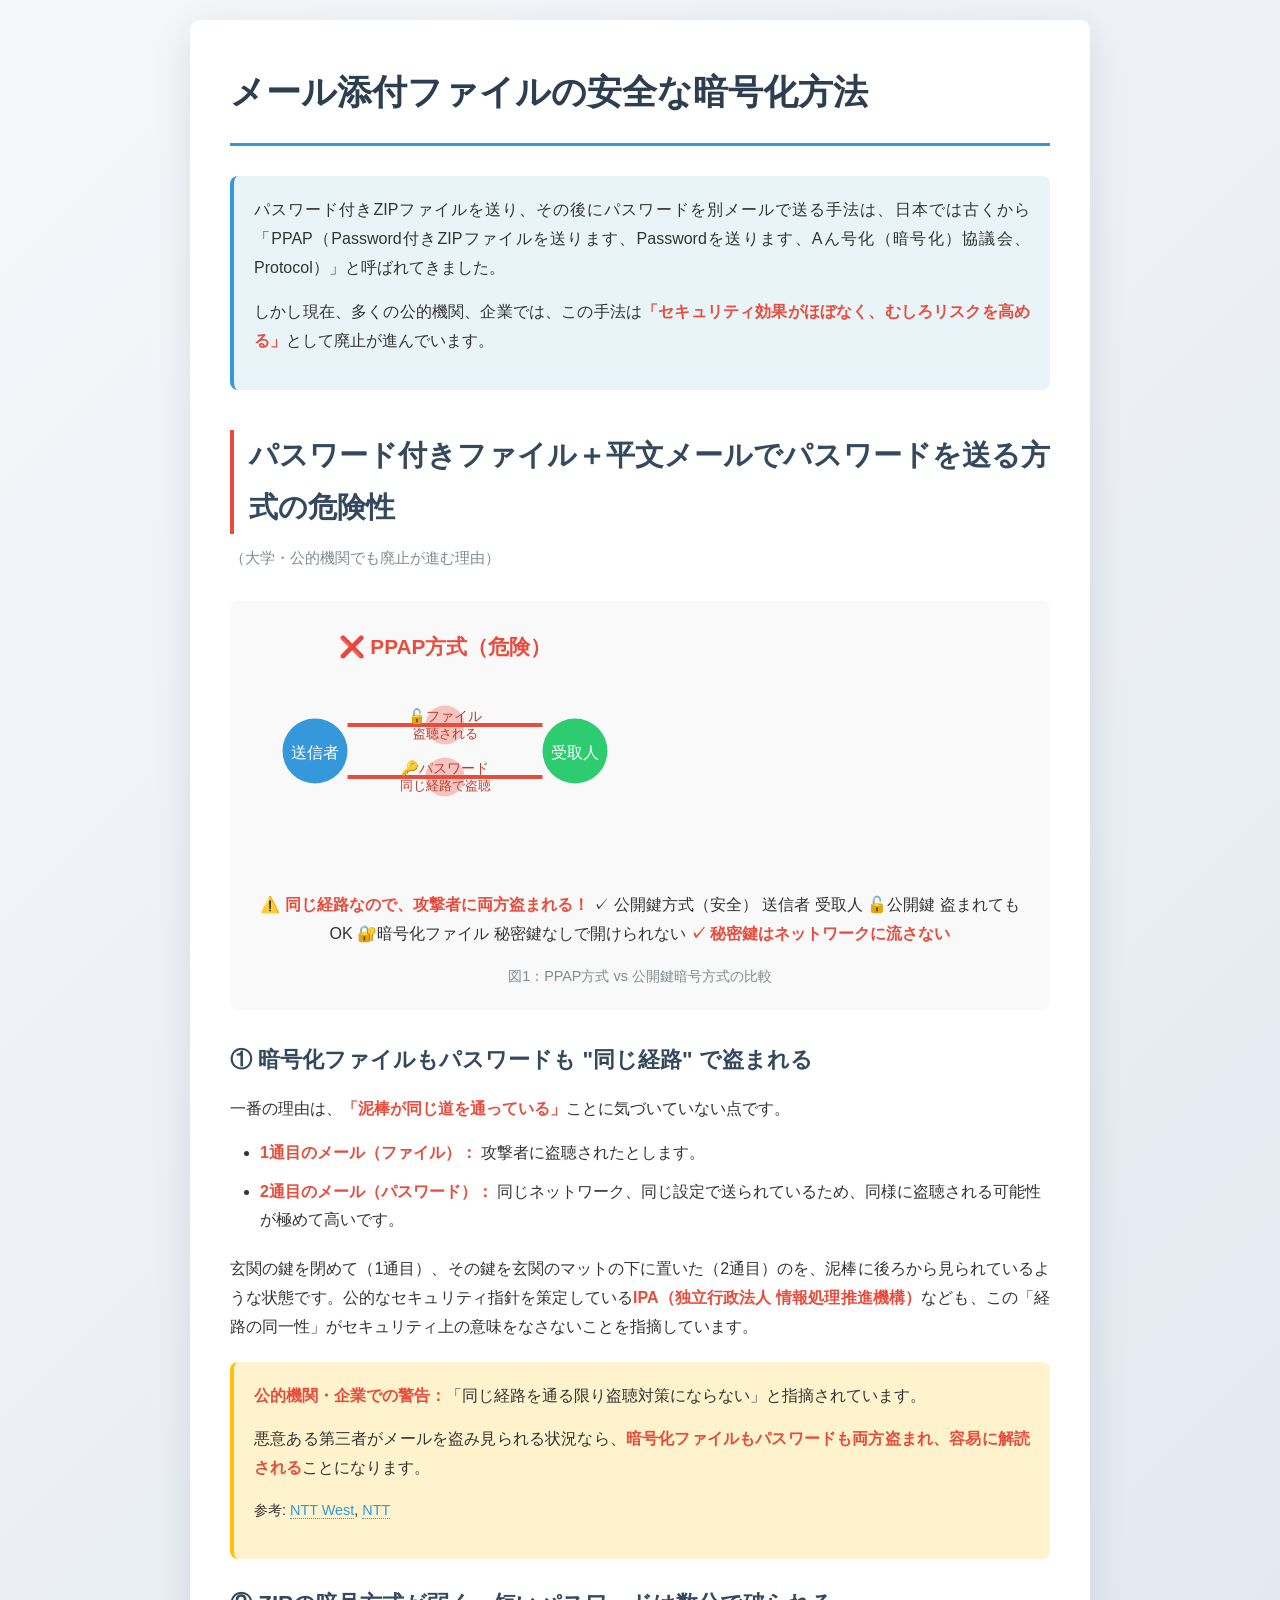
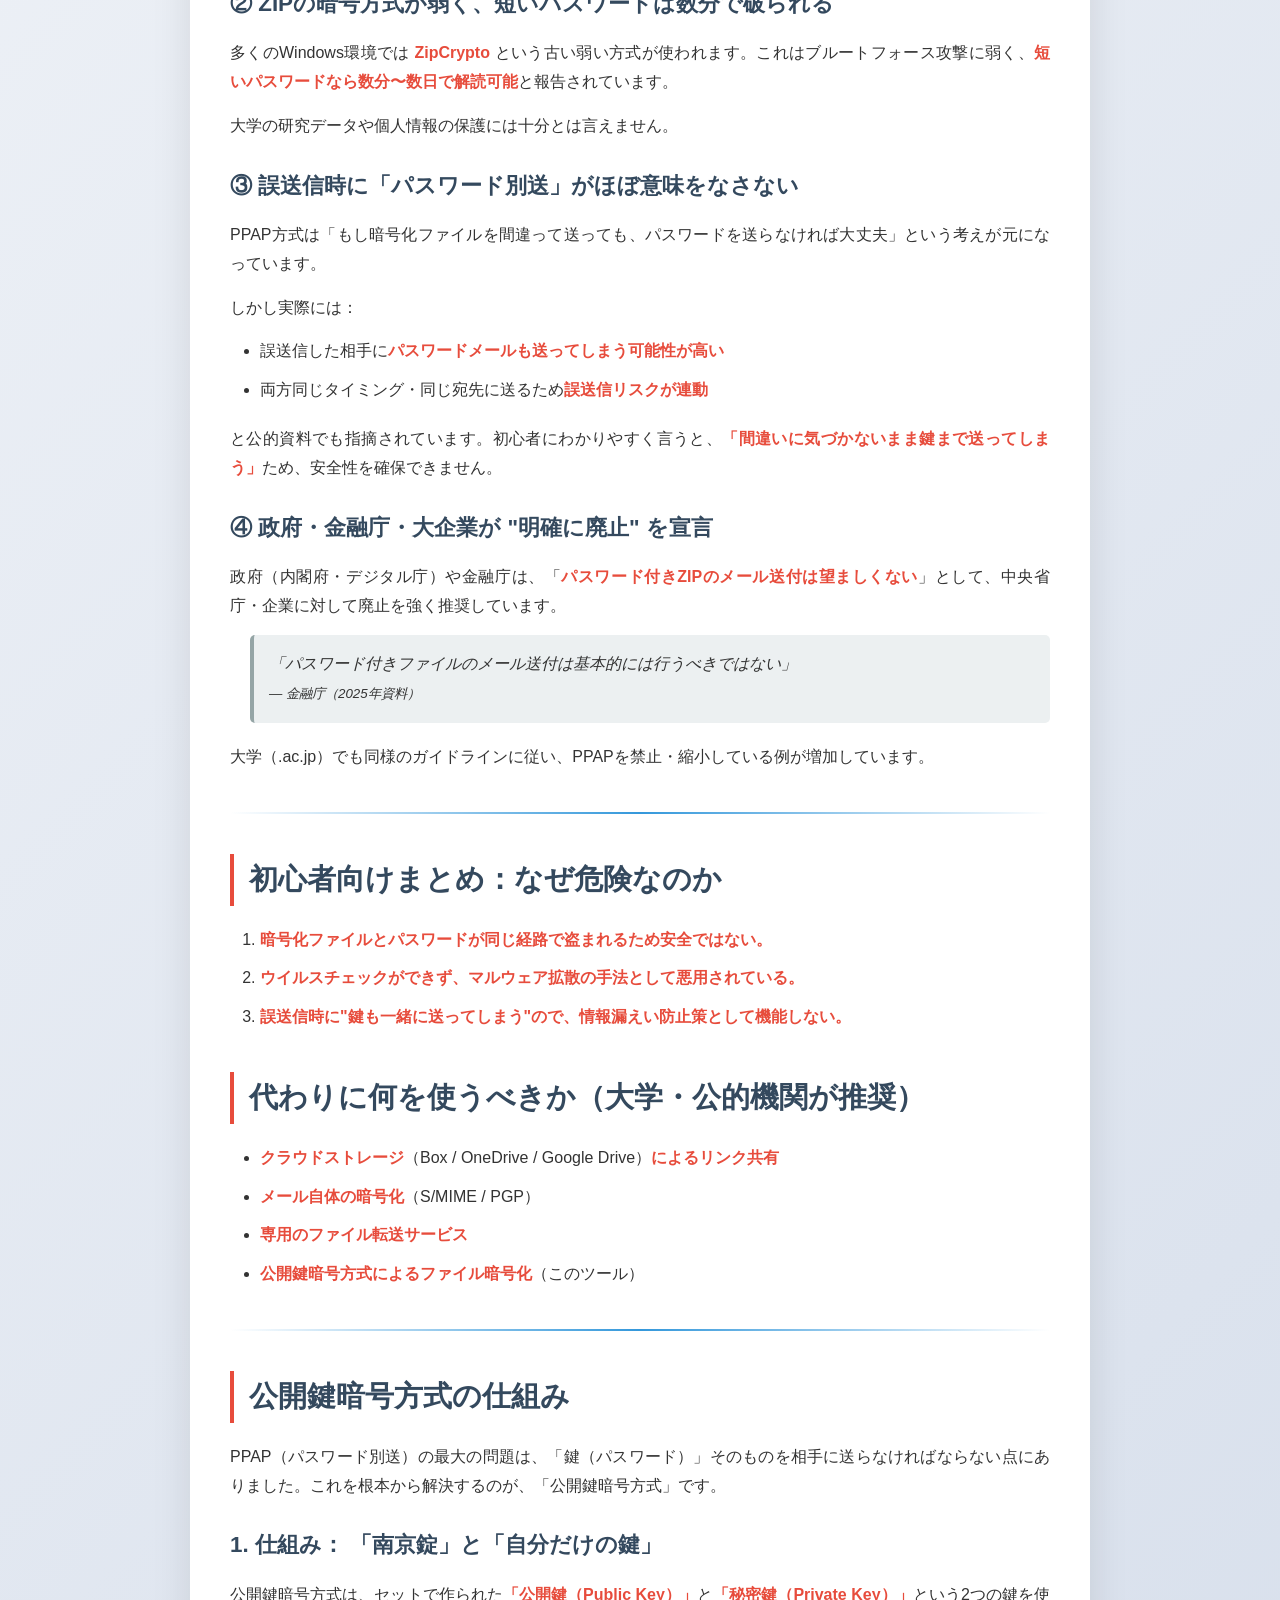
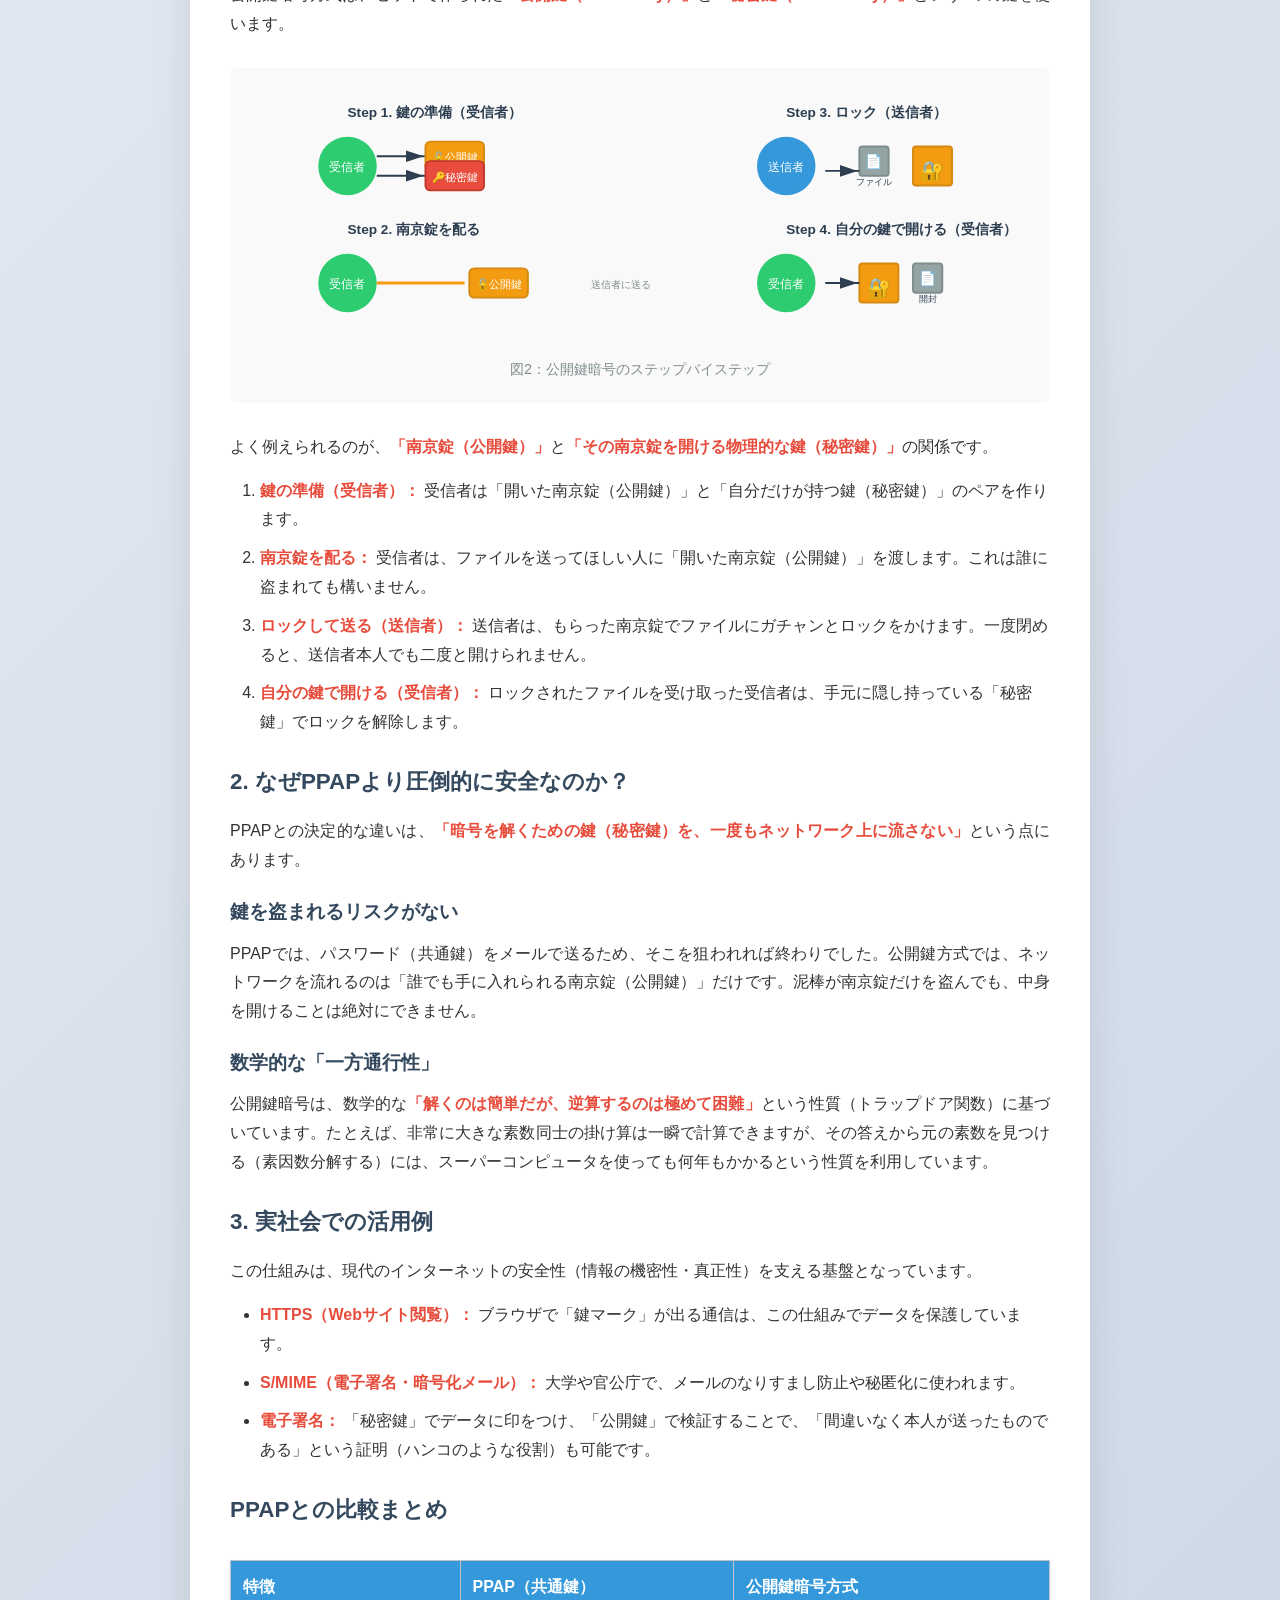
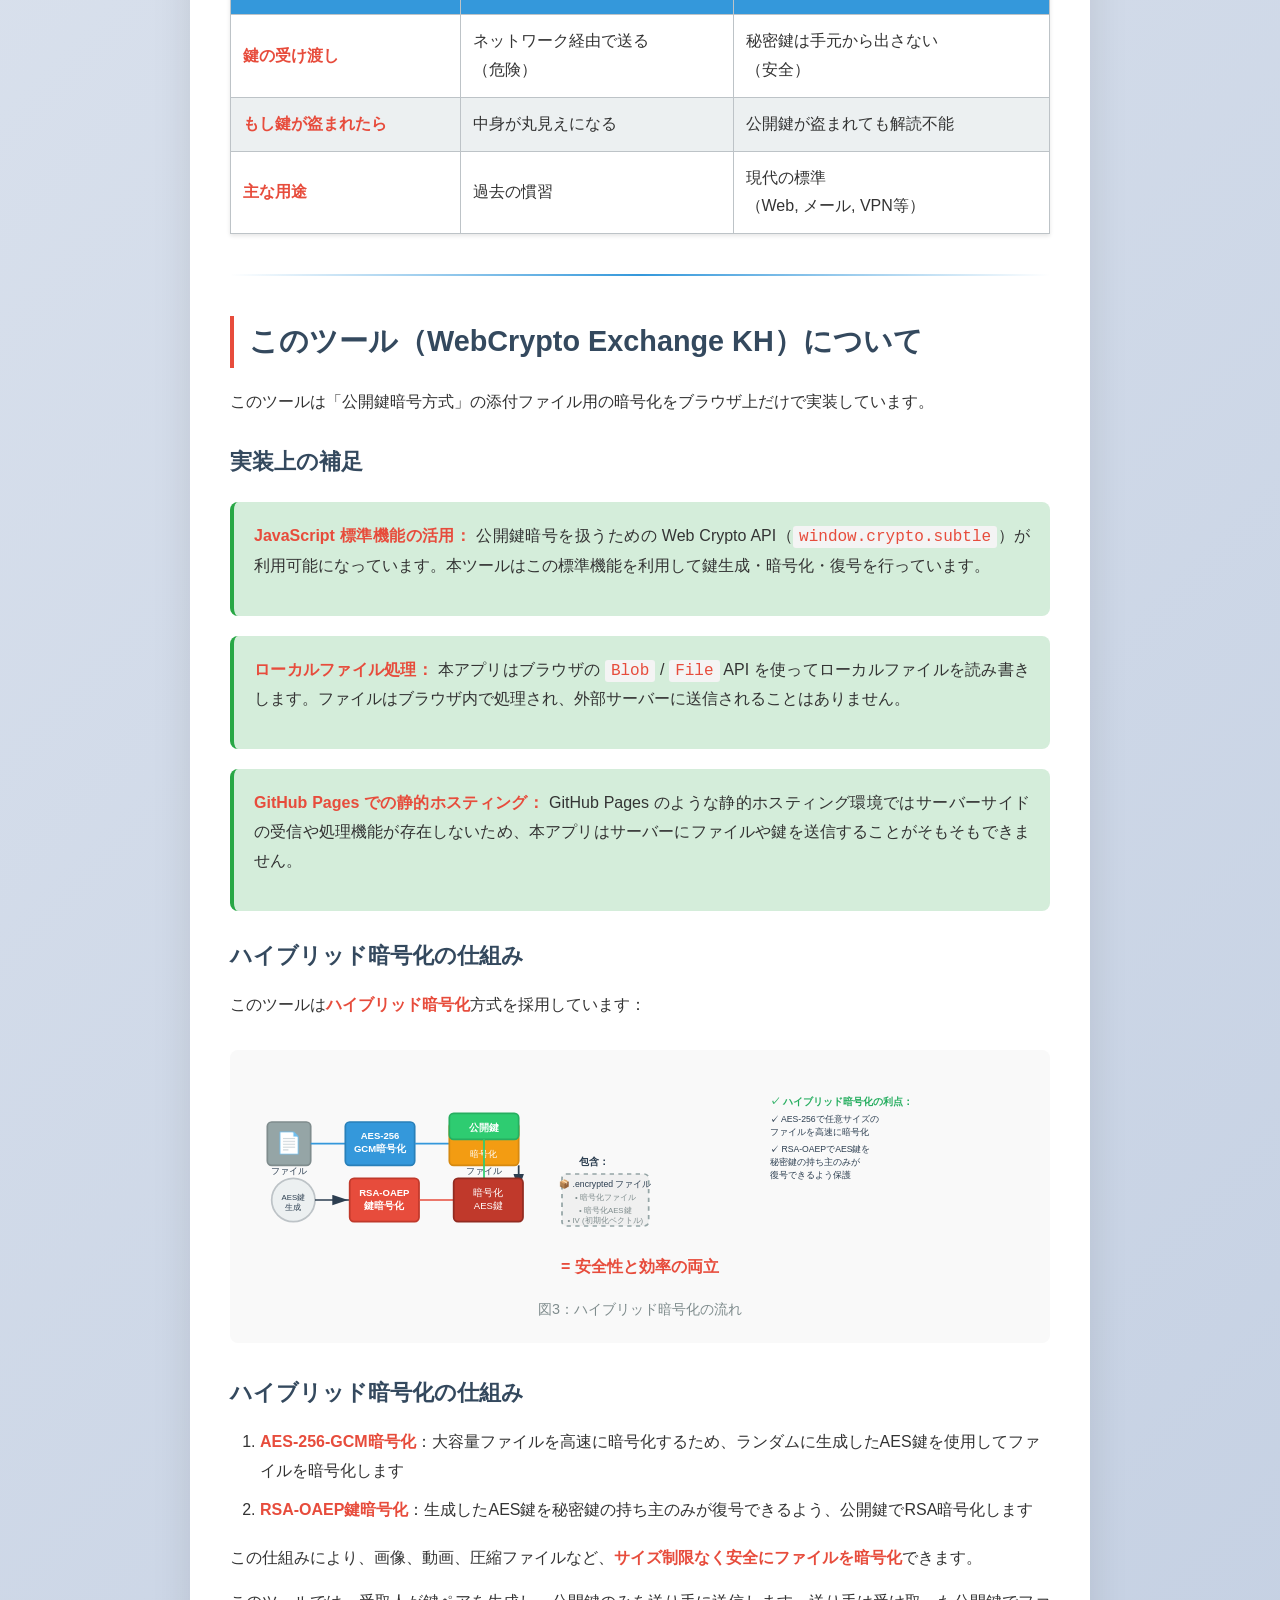
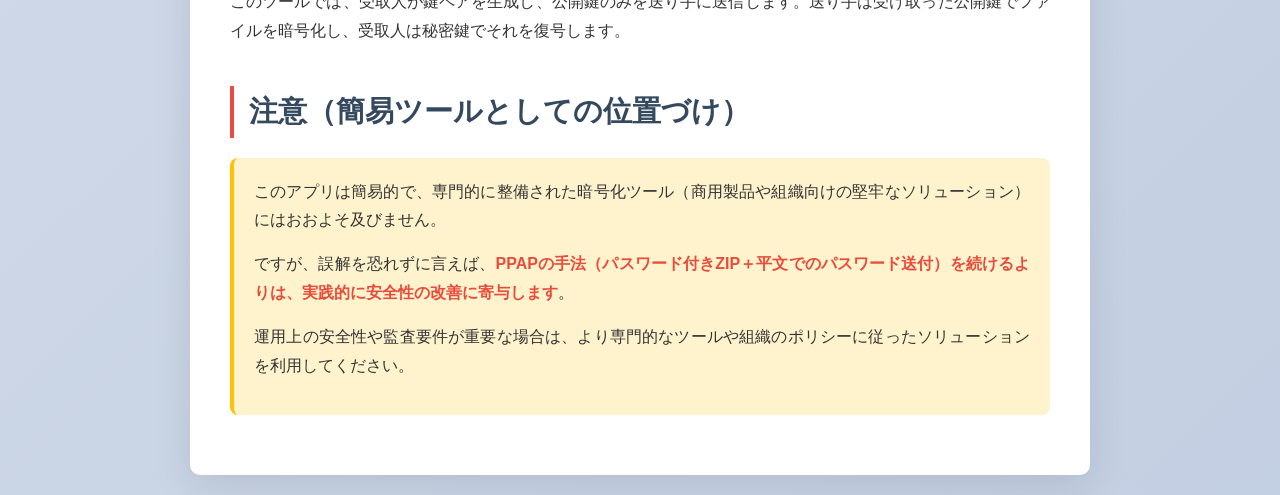
==== description.html @ f3bcf4c5 "description" ====
<!DOCTYPE html>
<html lang="ja">
<head>
    <meta charset="UTF-8">
    <meta name="viewport" content="width=device-width, initial-scale=1.0">
    <title>メール添付ファイルの安全な暗号化方法 - WebCrypto Exchange KH</title>
    <style>
        * {
            margin: 0;
            padding: 0;
            box-sizing: border-box;
        }
        body {
            font-family: -apple-system, BlinkMacSystemFont, 'Segoe UI', 'Hiragino Kaku Gothic ProN', 'Hiragino Sans', sans-serif;
            line-height: 1.8;
            color: #333;
            background: linear-gradient(135deg, #f5f7fa 0%, #c3cfe2 100%);
            min-height: 100vh;
            padding: 20px;
        }
        .container {
            max-width: 900px;
            margin: 0 auto;
            background: white;
            border-radius: 10px;
            box-shadow: 0 10px 40px rgba(0,0,0,0.1);
            padding: 40px;
        }
        h1 {
            color: #2c3e50;
            font-size: 2.2em;
            margin-bottom: 30px;
            border-bottom: 3px solid #3498db;
            padding-bottom: 20px;
        }
        h2 {
            color: #34495e;
            font-size: 1.8em;
            margin-top: 40px;
            margin-bottom: 20px;
            padding-left: 15px;
            border-left: 4px solid #e74c3c;
        }
        h3 {
            color: #34495e;
            font-size: 1.4em;
            margin-top: 25px;
            margin-bottom: 15px;
        }
        h4 {
            color: #34495e;
            font-size: 1.2em;
            margin-top: 20px;
            margin-bottom: 10px;
        }
        p {
            margin-bottom: 15px;
            text-align: justify;
        }
        strong {
            color: #e74c3c;
            font-weight: bold;
        }
        ul, ol {
            margin-left: 30px;
            margin-bottom: 20px;
        }
        li {
            margin-bottom: 10px;
        }
        a {
            color: #3498db;
            text-decoration: none;
            border-bottom: 1px dotted #3498db;
        }
        a:hover {
            color: #2980b9;
            border-bottom: 1px solid #2980b9;
        }
        blockquote {
            border-left: 4px solid #95a5a6;
            margin-left: 20px;
            padding-left: 20px;
            margin-bottom: 20px;
            background: #ecf0f1;
            padding: 15px;
            border-radius: 5px;
            font-style: italic;
        }
        table {
            width: 100%;
            border-collapse: collapse;
            margin: 20px 0;
            box-shadow: 0 2px 4px rgba(0,0,0,0.1);
        }
        th, td {
            border: 1px solid #bdc3c7;
            padding: 12px;
            text-align: left;
        }
        th {
            background-color: #3498db;
            color: white;
            font-weight: bold;
        }
        tr:nth-child(even) {
            background-color: #ecf0f1;
        }
        hr {
            border: none;
            height: 2px;
            background: linear-gradient(to right, transparent, #3498db, transparent);
            margin: 40px 0;
        }
        .intro {
            background: #e8f4f8;
            padding: 20px;
            border-radius: 8px;
            margin-bottom: 30px;
            border-left: 4px solid #3498db;
        }
        .warning {
            background: #fff3cd;
            padding: 20px;
            border-radius: 8px;
            margin: 20px 0;
            border-left: 4px solid #ffc107;
        }
        .note {
            background: #d4edda;
            padding: 20px;
            border-radius: 8px;
            margin: 20px 0;
            border-left: 4px solid #28a745;
        }
        .comparison-table {
            margin: 30px 0;
        }
        code {
            background: #f4f4f4;
            padding: 2px 6px;
            border-radius: 3px;
            font-family: 'Courier New', monospace;
            color: #e74c3c;
        }
        @media (max-width: 768px) {
            .container {
                padding: 20px;
            }
            h1 {
                font-size: 1.8em;
            }
            h2 {
                font-size: 1.5em;
            }
            table {
                font-size: 0.9em;
            }
            th, td {
                padding: 8px;
            }
        }
    </style>
</head>
<body>
    <div class="container">
        <h1>メール添付ファイルの安全な暗号化方法</h1>
        
        <div class="intro">
            <p>パスワード付きZIPファイルを送り、その後にパスワードを別メールで送る手法は、日本では古くから「PPAP（Password付きZIPファイルを送ります、Passwordを送ります、Aん号化（暗号化）協議会、Protocol）」と呼ばれてきました。</p>
            <p>しかし現在、多くの公的機関、企業では、この手法は<strong>「セキュリティ効果がほぼなく、むしろリスクを高める」</strong>として廃止が進んでいます。</p>
        </div>

        <h2>パスワード付きファイル＋平文メールでパスワードを送る方式の危険性</h2>
        <p style="margin-top: -10px; font-size: 0.95em; color: #7f8c8d;">（大学・公的機関でも廃止が進む理由）</p>

        <figure style="text-align: center; margin: 30px 0; padding: 20px; background: #f9f9f9; border-radius: 8px;">
            <svg viewBox="0 0 600 200" style="max-width: 100%; height: auto;">
                <!-- PPAP method (left) -->
                <text x="150" y="25" font-size="16" font-weight="bold" text-anchor="middle" fill="#e74c3c">❌ PPAP方式（危険）</text>
                
                <!-- Sender -->
                <circle cx="50" cy="100" r="25" fill="#3498db"/>
                <text x="50" y="105" font-size="12" text-anchor="middle" fill="white">送信者</text>
                
                <!-- Receiver -->
                <circle cx="250" cy="100" r="25" fill="#2ecc71"/>
                <text x="250" y="105" font-size="12" text-anchor="middle" fill="white">受取人</text>
                
                <!-- Attack path -->
                <path d="M 75 80 L 225 80" stroke="#e74c3c" stroke-width="3" fill="none" marker-end="url(#arrowRed)"/>
                <circle cx="150" cy="80" r="15" fill="#e74c3c" opacity="0.3"/>
                <text x="150" y="77" font-size="11" text-anchor="middle" fill="#c0392b">🔓ファイル</text>
                <text x="150" y="90" font-size="10" text-anchor="middle" fill="#c0392b">盗聴される</text>
                
                <!-- Second email path -->
                <path d="M 75 120 L 225 120" stroke="#e74c3c" stroke-width="3" fill="none" marker-end="url(#arrowRed)"/>
                <circle cx="150" cy="120" r="15" fill="#e74c3c" opacity="0.3"/>
                <text x="150" y="117" font-size="11" text-anchor="middle" fill="#c0392b">🔑パスワード</text>
                <text x="150" y="130" font-size="10" text-anchor="middle" fill="#c0392b">同じ経路で盗聴</text>
                
                <text x="150" y="165" font-size="11" text-anchor="middle" fill="#e74c3c"><strong>⚠️ 同じ経路なので、攻撃者に両方盗まれる！</strong></text>
                
                <!-- Public key method (right) -->
                <text x="450" y="25" font-size="16" font-weight="bold" text-anchor="middle" fill="#27ae60">✓ 公開鍵方式（安全）</text>
                
                <!-- Sender -->
                <circle cx="350" cy="100" r="25" fill="#3498db"/>
                <text x="350" y="105" font-size="12" text-anchor="middle" fill="white">送信者</text>
                
                <!-- Receiver -->
                <circle cx="550" cy="100" r="25" fill="#2ecc71"/>
                <text x="550" y="105" font-size="12" text-anchor="middle" fill="white">受取人</text>
                
                <!-- Public key -->
                <path d="M 375 85 L 525 85" stroke="#27ae60" stroke-width="2" stroke-dasharray="5,5" fill="none" marker-end="url(#arrowGreen)"/>
                <circle cx="450" cy="85" r="12" fill="#27ae60" opacity="0.3"/>
                <text x="450" y="82" font-size="9" text-anchor="middle" fill="#27ae60">🔓公開鍵</text>
                <text x="450" y="92" font-size="9" text-anchor="middle" fill="#27ae60">盗まれてもOK</text>
                
                <!-- Encrypted file -->
                <path d="M 375 115 L 525 115" stroke="#f39c12" stroke-width="3" fill="none" marker-end="url(#arrowOrange)"/>
                <circle cx="450" cy="115" r="15" fill="#f39c12" opacity="0.3"/>
                <text x="450" y="112" font-size="11" text-anchor="middle" fill="#d68910">🔐暗号化ファイル</text>
                <text x="450" y="125" font-size="10" text-anchor="middle" fill="#d68910">秘密鍵なしで開けられない</text>
                
                <text x="450" y="165" font-size="11" text-anchor="middle" fill="#27ae60"><strong>✓ 秘密鍵はネットワークに流さない</strong></text>
                
                <!-- Arrow markers -->
                <defs>
                    <marker id="arrowRed" markerWidth="10" markerHeight="10" refX="10" refY="3" orient="auto" markerUnits="strokeWidth">
                        <path d="M0,0 L0,6 L9,3 z" fill="#e74c3c"/>
                    </marker>
                    <marker id="arrowGreen" markerWidth="10" markerHeight="10" refX="10" refY="3" orient="auto" markerUnits="strokeWidth">
                        <path d="M0,0 L0,6 L9,3 z" fill="#27ae60"/>
                    </marker>
                    <marker id="arrowOrange" markerWidth="10" markerHeight="10" refX="10" refY="3" orient="auto" markerUnits="strokeWidth">
                        <path d="M0,0 L0,6 L9,3 z" fill="#f39c12"/>
                    </marker>
                </defs>
            </svg>
            <figcaption style="font-size: 0.9em; color: #7f8c8d; margin-top: 15px;">図1：PPAP方式 vs 公開鍵暗号方式の比較</figcaption>
        </figure>

        <h3>① 暗号化ファイルもパスワードも "同じ経路" で盗まれる</h3>
        <p>一番の理由は、<strong>「泥棒が同じ道を通っている」</strong>ことに気づいていない点です。</p>
        <ul>
            <li><strong>1通目のメール（ファイル）：</strong> 攻撃者に盗聴されたとします。</li>
            <li><strong>2通目のメール（パスワード）：</strong> 同じネットワーク、同じ設定で送られているため、同様に盗聴される可能性が極めて高いです。</li>
        </ul>
        <p>玄関の鍵を閉めて（1通目）、その鍵を玄関のマットの下に置いた（2通目）のを、泥棒に後ろから見られているような状態です。公的なセキュリティ指針を策定している<strong>IPA（独立行政法人 情報処理推進機構）</strong>なども、この「経路の同一性」がセキュリティ上の意味をなさないことを指摘しています。</p>

        <div class="warning">
            <p><strong>公的機関・企業での警告：</strong>「同じ経路を通る限り盗聴対策にならない」と指摘されています。</p>
            <p>悪意ある第三者がメールを盗み見られる状況なら、<strong>暗号化ファイルもパスワードも両方盗まれ、容易に解読される</strong>ことになります。</p>
            <p style="font-size: 0.9em; margin-top: 10px;">参考: <a href="https://business.ntt-west.co.jp/bizclip/articles/bcl00163-057.html">NTT West</a>, <a href="https://www.ntt.com/bizon/ppap-caution.html">NTT</a></p>
        </div>

        <h3>② ZIPの暗号方式が弱く、短いパスワードは数分で破られる</h3>
        <p>多くのWindows環境では <strong>ZipCrypto</strong> という古い弱い方式が使われます。これはブルートフォース攻撃に弱く、<strong>短いパスワードなら数分〜数日で解読可能</strong>と報告されています。</p>
        <p>大学の研究データや個人情報の保護には十分とは言えません。</p>

        <h3>③ 誤送信時に「パスワード別送」がほぼ意味をなさない</h3>
        <p>PPAP方式は「もし暗号化ファイルを間違って送っても、パスワードを送らなければ大丈夫」という考えが元になっています。</p>
        <p>しかし実際には：</p>
        <ul>
            <li>誤送信した相手に<strong>パスワードメールも送ってしまう可能性が高い</strong></li>
            <li>両方同じタイミング・同じ宛先に送るため<strong>誤送信リスクが連動</strong></li>
        </ul>
        <p>と公的資料でも指摘されています。初心者にわかりやすく言うと、<strong>「間違いに気づかないまま鍵まで送ってしまう」</strong>ため、安全性を確保できません。</p>

        <h3>④ 政府・金融庁・大企業が "明確に廃止" を宣言</h3>
        <p>政府（内閣府・デジタル庁）や金融庁は、「<strong>パスワード付きZIPのメール送付は望ましくない</strong>」として、中央省庁・企業に対して廃止を強く推奨しています。</p>
        <blockquote>
            「パスワード付きファイルのメール送付は基本的には行うべきではない」
            <br><small>— 金融庁（2025年資料）</small>
        </blockquote>
        <p>大学（.ac.jp）でも同様のガイドラインに従い、PPAPを禁止・縮小している例が増加しています。</p>

        <hr>

        <h2>初心者向けまとめ：なぜ危険なのか</h2>
        <ol>
            <li><strong>暗号化ファイルとパスワードが同じ経路で盗まれるため安全ではない。</strong></li>
            <li><strong>ウイルスチェックができず、マルウェア拡散の手法として悪用されている。</strong></li>
            <li><strong>誤送信時に"鍵も一緒に送ってしまう"ので、情報漏えい防止策として機能しない。</strong></li>
        </ol>

        <h2>代わりに何を使うべきか（大学・公的機関が推奨）</h2>
        <ul>
            <li><strong>クラウドストレージ</strong>（Box / OneDrive / Google Drive）<strong>によるリンク共有</strong></li>
            <li><strong>メール自体の暗号化</strong>（S/MIME / PGP）</li>
            <li><strong>専用のファイル転送サービス</strong></li>
            <li><strong>公開鍵暗号方式によるファイル暗号化</strong>（このツール）</li>
        </ul>

        <hr>

        <h2>公開鍵暗号方式の仕組み</h2>
        <p>PPAP（パスワード別送）の最大の問題は、「鍵（パスワード）」そのものを相手に送らなければならない点にありました。これを根本から解決するのが、「公開鍵暗号方式」です。</p>

        <h3>1. 仕組み： 「南京錠」と「自分だけの鍵」</h3>
        <p>公開鍵暗号方式は、セットで作られた<strong>「公開鍵（Public Key）」</strong>と<strong>「秘密鍵（Private Key）」</strong>という2つの鍵を使います。</p>
        
        <figure style="text-align: center; margin: 30px 0; padding: 20px; background: #f9f9f9; border-radius: 8px;">
            <svg viewBox="0 0 800 250" style="max-width: 100%; height: auto;">
                <!-- Receiver generates key pair -->
                <text x="100" y="30" font-size="14" font-weight="bold" fill="#2c3e50">Step 1. 鍵の準備（受信者）</text>
                <circle cx="100" cy="80" r="30" fill="#2ecc71"/>
                <text x="100" y="85" font-size="12" text-anchor="middle" fill="white">受信者</text>
                <path d="M 130 70 L 180 70" stroke="#2c3e50" stroke-width="2" fill="none" marker-end="url(#arrowDark)"/>
                <rect x="180" y="55" width="60" height="30" rx="5" fill="#f39c12" stroke="#d68910" stroke-width="2"/>
                <text x="210" y="75" font-size="11" text-anchor="middle" fill="white">🔓公開鍵</text>
                <path d="M 130 90 L 180 90" stroke="#2c3e50" stroke-width="2" fill="none" marker-end="url(#arrowDark)"/>
                <rect x="180" y="75" width="60" height="30" rx="5" fill="#e74c3c" stroke="#c0392b" stroke-width="2"/>
                <text x="210" y="95" font-size="11" text-anchor="middle" fill="white">🔑秘密鍵</text>
                
                <!-- Distribute public key -->
                <text x="100" y="150" font-size="14" font-weight="bold" fill="#2c3e50">Step 2. 南京錠を配る</text>
                <circle cx="100" cy="200" r="30" fill="#2ecc71"/>
                <text x="100" y="205" font-size="12" text-anchor="middle" fill="white">受信者</text>
                <path d="M 130 200 L 220 200" stroke="#f39c12" stroke-width="3" fill="none" marker-end="url(#arrowOrange)"/>
                <rect x="225" y="185" width="60" height="30" rx="5" fill="#f39c12" stroke="#d68910" stroke-width="2"/>
                <text x="255" y="205" font-size="11" text-anchor="middle" fill="white">🔓公開鍵</text>
                <text x="350" y="205" font-size="10" fill="#7f8c8d">送信者に送る</text>
                
                <!-- Sender encrypts file -->
                <text x="550" y="30" font-size="14" font-weight="bold" fill="#2c3e50">Step 3. ロック（送信者）</text>
                <circle cx="550" cy="80" r="30" fill="#3498db"/>
                <text x="550" y="85" font-size="12" text-anchor="middle" fill="white">送信者</text>
                
                <rect x="625" y="60" width="30" height="30" rx="3" fill="#95a5a6" stroke="#7f8c8d" stroke-width="2"/>
                <text x="640" y="80" font-size="14" text-anchor="middle" fill="white">📄</text>
                <text x="640" y="100" font-size="9" text-anchor="middle" fill="#2c3e50">ファイル</text>
                
                <path d="M 590 85 L 625 85" stroke="#2c3e50" stroke-width="2" fill="none" marker-end="url(#arrowDark)"/>
                
                <rect x="680" y="60" width="40" height="40" rx="3" fill="#f39c12" stroke="#d68910" stroke-width="2"/>
                <text x="700" y="92" font-size="20" text-anchor="middle" fill="white">🔐</text>
                
                <!-- Receiver decrypts -->
                <text x="550" y="150" font-size="14" font-weight="bold" fill="#2c3e50">Step 4. 自分の鍵で開ける（受信者）</text>
                <circle cx="550" cy="200" r="30" fill="#2ecc71"/>
                <text x="550" y="205" font-size="12" text-anchor="middle" fill="white">受信者</text>
                
                <rect x="625" y="180" width="40" height="40" rx="3" fill="#f39c12" stroke="#d68910" stroke-width="2"/>
                <text x="645" y="212" font-size="20" text-anchor="middle" fill="white">🔐</text>
                
                <path d="M 590 200 L 625 200" stroke="#2c3e50" stroke-width="2" fill="none" marker-end="url(#arrowDark)"/>
                
                <rect x="680" y="180" width="30" height="30" rx="3" fill="#95a5a6" stroke="#7f8c8d" stroke-width="2"/>
                <text x="695" y="200" font-size="14" text-anchor="middle" fill="white">📄</text>
                <text x="695" y="220" font-size="9" text-anchor="middle" fill="#2c3e50">開封</text>
                
                <defs>
                    <marker id="arrowDark" markerWidth="10" markerHeight="10" refX="10" refY="3" orient="auto" markerUnits="strokeWidth">
                        <path d="M0,0 L0,6 L9,3 z" fill="#2c3e50"/>
                    </marker>
                    <marker id="arrowOrange" markerWidth="10" markerHeight="10" refX="10" refY="3" orient="auto" markerUnits="strokeWidth">
                        <path d="M0,0 L0,6 L9,3 z" fill="#f39c12"/>
                    </marker>
                </defs>
            </svg>
            <figcaption style="font-size: 0.9em; color: #7f8c8d; margin-top: 15px;">図2：公開鍵暗号のステップバイステップ</figcaption>
        </figure>

        <p>よく例えられるのが、<strong>「南京錠（公開鍵）」</strong>と<strong>「その南京錠を開ける物理的な鍵（秘密鍵）」</strong>の関係です。</p>
        <ol>
            <li><strong>鍵の準備（受信者）：</strong> 受信者は「開いた南京錠（公開鍵）」と「自分だけが持つ鍵（秘密鍵）」のペアを作ります。</li>
            <li><strong>南京錠を配る：</strong> 受信者は、ファイルを送ってほしい人に「開いた南京錠（公開鍵）」を渡します。これは誰に盗まれても構いません。</li>
            <li><strong>ロックして送る（送信者）：</strong> 送信者は、もらった南京錠でファイルにガチャンとロックをかけます。一度閉めると、送信者本人でも二度と開けられません。</li>
            <li><strong>自分の鍵で開ける（受信者）：</strong> ロックされたファイルを受け取った受信者は、手元に隠し持っている「秘密鍵」でロックを解除します。</li>
        </ol>

        <h3>2. なぜPPAPより圧倒的に安全なのか？</h3>
        <p>PPAPとの決定的な違いは、<strong>「暗号を解くための鍵（秘密鍵）を、一度もネットワーク上に流さない」</strong>という点にあります。</p>

        <h4>鍵を盗まれるリスクがない</h4>
        <p>PPAPでは、パスワード（共通鍵）をメールで送るため、そこを狙われれば終わりでした。公開鍵方式では、ネットワークを流れるのは「誰でも手に入れられる南京錠（公開鍵）」だけです。泥棒が南京錠だけを盗んでも、中身を開けることは絶対にできません。</p>

        <h4>数学的な「一方通行性」</h4>
        <p>公開鍵暗号は、数学的な<strong>「解くのは簡単だが、逆算するのは極めて困難」</strong>という性質（トラップドア関数）に基づいています。たとえば、非常に大きな素数同士の掛け算は一瞬で計算できますが、その答えから元の素数を見つける（素因数分解する）には、スーパーコンピュータを使っても何年もかかるという性質を利用しています。</p>

        <h3>3. 実社会での活用例</h3>
        <p>この仕組みは、現代のインターネットの安全性（情報の機密性・真正性）を支える基盤となっています。</p>
        <ul>
            <li><strong>HTTPS（Webサイト閲覧）：</strong> ブラウザで「鍵マーク」が出る通信は、この仕組みでデータを保護しています。</li>
            <li><strong>S/MIME（電子署名・暗号化メール）：</strong> 大学や官公庁で、メールのなりすまし防止や秘匿化に使われます。</li>
            <li><strong>電子署名：</strong> 「秘密鍵」でデータに印をつけ、「公開鍵」で検証することで、「間違いなく本人が送ったものである」という証明（ハンコのような役割）も可能です。</li>
        </ul>

        <h3>PPAPとの比較まとめ</h3>
        <table class="comparison-table">
            <thead>
                <tr>
                    <th>特徴</th>
                    <th>PPAP（共通鍵）</th>
                    <th>公開鍵暗号方式</th>
                </tr>
            </thead>
            <tbody>
                <tr>
                    <td><strong>鍵の受け渡し</strong></td>
                    <td>ネットワーク経由で送る<br>（危険）</td>
                    <td>秘密鍵は手元から出さない<br>（安全）</td>
                </tr>
                <tr>
                    <td><strong>もし鍵が盗まれたら</strong></td>
                    <td>中身が丸見えになる</td>
                    <td>公開鍵が盗まれても解読不能</td>
                </tr>
                <tr>
                    <td><strong>主な用途</strong></td>
                    <td>過去の慣習</td>
                    <td>現代の標準<br>（Web, メール, VPN等）</td>
                </tr>
            </tbody>
        </table>

        <hr>

        <h2>このツール（WebCrypto Exchange KH）について</h2>
        <p>このツールは「公開鍵暗号方式」の添付ファイル用の暗号化をブラウザ上だけで実装しています。</p>

        <h3>実装上の補足</h3>
        <div class="note">
            <p><strong>JavaScript 標準機能の活用：</strong> 公開鍵暗号を扱うための Web Crypto API（<code>window.crypto.subtle</code>）が利用可能になっています。本ツールはこの標準機能を利用して鍵生成・暗号化・復号を行っています。</p>
        </div>

        <div class="note">
            <p><strong>ローカルファイル処理：</strong> 本アプリはブラウザの <code>Blob</code> / <code>File</code> API を使ってローカルファイルを読み書きします。ファイルはブラウザ内で処理され、外部サーバーに送信されることはありません。</p>
        </div>

        <div class="note">
            <p><strong>GitHub Pages での静的ホスティング：</strong> GitHub Pages のような静的ホスティング環境ではサーバーサイドの受信や処理機能が存在しないため、本アプリはサーバーにファイルや鍵を送信することがそもそもできません。</p>
        </div>

        <h3>ハイブリッド暗号化の仕組み</h3>
        <p>このツールは<strong>ハイブリッド暗号化</strong>方式を採用しています：</p>
        
        <figure style="text-align: center; margin: 30px 0; padding: 20px; background: #f9f9f9; border-radius: 8px;">
            <svg viewBox="0 0 900 200" style="max-width: 100%; height: auto;">
                <!-- File -->
                <rect x="20" y="60" width="50" height="50" rx="5" fill="#95a5a6" stroke="#7f8c8d" stroke-width="2"/>
                <text x="45" y="92" font-size="24" text-anchor="middle" fill="white">📄</text>
                <text x="45" y="120" font-size="10" text-anchor="middle" fill="#2c3e50">ファイル</text>
                
                <!-- Arrow 1 -->
                <path d="M 70 85 L 110 85" stroke="#3498db" stroke-width="2" fill="none" marker-end="url(#arrowBlue)"/>
                
                <!-- AES-256-GCM encryption -->
                <rect x="110" y="60" width="80" height="50" rx="5" fill="#3498db" stroke="#2980b9" stroke-width="2"/>
                <text x="150" y="80" font-size="11" font-weight="bold" text-anchor="middle" fill="white">AES-256</text>
                <text x="150" y="95" font-size="11" font-weight="bold" text-anchor="middle" fill="white">GCM暗号化</text>
                
                <!-- Arrow 2 -->
                <path d="M 190 85 L 230 85" stroke="#3498db" stroke-width="2" fill="none" marker-end="url(#arrowBlue)"/>
                
                <!-- Encrypted file -->
                <rect x="230" y="60" width="80" height="50" rx="5" fill="#f39c12" stroke="#d68910" stroke-width="2"/>
                <text x="270" y="80" font-size="14" text-anchor="middle" fill="white">🔐</text>
                <text x="270" y="100" font-size="10" text-anchor="middle" fill="white">暗号化</text>
                <text x="270" y="120" font-size="10" text-anchor="middle" fill="#2c3e50">ファイル</text>
                
                <!-- Large arrow down -->
                <path d="M 310 110 L 310 140" stroke="#2c3e50" stroke-width="2" fill="none" marker-end="url(#arrowDark)"/>
                
                <!-- Public key -->
                <rect x="230" y="50" width="80" height="30" rx="5" fill="#2ecc71" stroke="#27ae60" stroke-width="2"/>
                <text x="270" y="70" font-size="11" font-weight="bold" text-anchor="middle" fill="white">公開鍵</text>
                
                <!-- Arrow down for key -->
                <path d="M 270 80 L 270 135" stroke="#2ecc71" stroke-width="2" fill="none" marker-end="url(#arrowGreen)"/>
                
                <!-- AES key -->
                <circle cx="50" cy="150" r="25" fill="#ecf0f1" stroke="#bdc3c7" stroke-width="2"/>
                <text x="50" y="150" font-size="9" text-anchor="middle" fill="#2c3e50">AES鍵</text>
                <text x="50" y="162" font-size="9" text-anchor="middle" fill="#2c3e50">生成</text>
                
                <!-- Arrow right -->
                <path d="M 75 150 L 115 150" stroke="#2c3e50" stroke-width="2" fill="none" marker-end="url(#arrowDark)"/>
                
                <!-- RSA-OAEP encryption for AES key -->
                <rect x="115" y="125" width="80" height="50" rx="5" fill="#e74c3c" stroke="#c0392b" stroke-width="2"/>
                <text x="155" y="145" font-size="11" font-weight="bold" text-anchor="middle" fill="white">RSA-OAEP</text>
                <text x="155" y="160" font-size="11" font-weight="bold" text-anchor="middle" fill="white">鍵暗号化</text>
                
                <!-- Arrow right -->
                <path d="M 195 150 L 235 150" stroke="#e74c3c" stroke-width="2" fill="none" marker-end="url(#arrowRed)"/>
                
                <!-- Encrypted AES key -->
                <rect x="235" y="125" width="80" height="50" rx="5" fill="#c0392b" stroke="#922b21" stroke-width="2"/>
                <text x="275" y="145" font-size="11" text-anchor="middle" fill="white">暗号化</text>
                <text x="275" y="160" font-size="11" text-anchor="middle" fill="white">AES鍵</text>
                
                <!-- .encrypted file -->
                <text x="380" y="110" font-size="12" font-weight="bold" fill="#2c3e50">包含：</text>
                <rect x="360" y="120" width="100" height="60" rx="5" fill="#f0f0f0" stroke="#95a5a6" stroke-width="2" stroke-dasharray="5,5"/>
                <text x="410" y="135" font-size="10" text-anchor="middle" fill="#2c3e50">📦 .encrypted ファイル</text>
                <text x="410" y="150" font-size="9" text-anchor="middle" fill="#7f8c8d">• 暗号化ファイル</text>
                <text x="410" y="165" font-size="9" text-anchor="middle" fill="#7f8c8d">• 暗号化AES鍵</text>
                <text x="410" y="177" font-size="9" text-anchor="middle" fill="#7f8c8d">• IV (初期化ベクトル)</text>
                
                <!-- Benefits -->
                <text x="600" y="40" font-size="12" font-weight="bold" fill="#27ae60">✓ ハイブリッド暗号化の利点：</text>
                <text x="600" y="60" font-size="10" fill="#2c3e50">✓ AES-256で任意サイズの</text>
                <text x="600" y="75" font-size="10" fill="#2c3e50">  ファイルを高速に暗号化</text>
                <text x="600" y="95" font-size="10" fill="#2c3e50">✓ RSA-OAEPでAES鍵を</text>
                <text x="600" y="110" font-size="10" fill="#2c3e50">  秘密鍵の持ち主のみが</text>
                <text x="600" y="125" font-size="10" fill="#2c3e50">  復号できるよう保護</text>
                <text x="600" y="150" font-size="10" fill="#27ae60"><strong>= 安全性と効率の両立</strong></text>
                
                <defs>
                    <marker id="arrowBlue" markerWidth="10" markerHeight="10" refX="10" refY="3" orient="auto" markerUnits="strokeWidth">
                        <path d="M0,0 L0,6 L9,3 z" fill="#3498db"/>
                    </marker>
                    <marker id="arrowGreen" markerWidth="10" markerHeight="10" refX="10" refY="3" orient="auto" markerUnits="strokeWidth">
                        <path d="M0,0 L0,6 L9,3 z" fill="#2ecc71"/>
                    </marker>
                    <marker id="arrowRed" markerWidth="10" markerHeight="10" refX="10" refY="3" orient="auto" markerUnits="strokeWidth">
                        <path d="M0,0 L0,6 L9,3 z" fill="#e74c3c"/>
                    </marker>
                    <marker id="arrowDark" markerWidth="10" markerHeight="10" refX="10" refY="3" orient="auto" markerUnits="strokeWidth">
                        <path d="M0,0 L0,6 L9,3 z" fill="#2c3e50"/>
                    </marker>
                </defs>
            </svg>
            <figcaption style="font-size: 0.9em; color: #7f8c8d; margin-top: 15px;">図3：ハイブリッド暗号化の流れ</figcaption>
        </figure>

        <h3>ハイブリッド暗号化の仕組み</h3>
        <ol>
            <li><strong>AES-256-GCM暗号化</strong>：大容量ファイルを高速に暗号化するため、ランダムに生成したAES鍵を使用してファイルを暗号化します</li>
            <li><strong>RSA-OAEP鍵暗号化</strong>：生成したAES鍵を秘密鍵の持ち主のみが復号できるよう、公開鍵でRSA暗号化します</li>
        </ol>
        <p>この仕組みにより、画像、動画、圧縮ファイルなど、<strong>サイズ制限なく安全にファイルを暗号化</strong>できます。</p>
        <p>このツールでは、受取人が鍵ペアを生成し、公開鍵のみを送り手に送信します。送り手は受け取った公開鍵でファイルを暗号化し、受取人は秘密鍵でそれを復号します。</p>

        <h2>注意（簡易ツールとしての位置づけ）</h2>
        <div class="warning">
            <p>このアプリは簡易的で、専門的に整備された暗号化ツール（商用製品や組織向けの堅牢なソリューション）にはおおよそ及びません。</p>
            <p>ですが、誤解を恐れずに言えば、<strong>PPAPの手法（パスワード付きZIP＋平文でのパスワード送付）を続けるよりは、実践的に安全性の改善に寄与します</strong>。</p>
            <p>運用上の安全性や監査要件が重要な場合は、より専門的なツールや組織のポリシーに従ったソリューションを利用してください。</p>
        </div>

    </div>
</body>
</html>
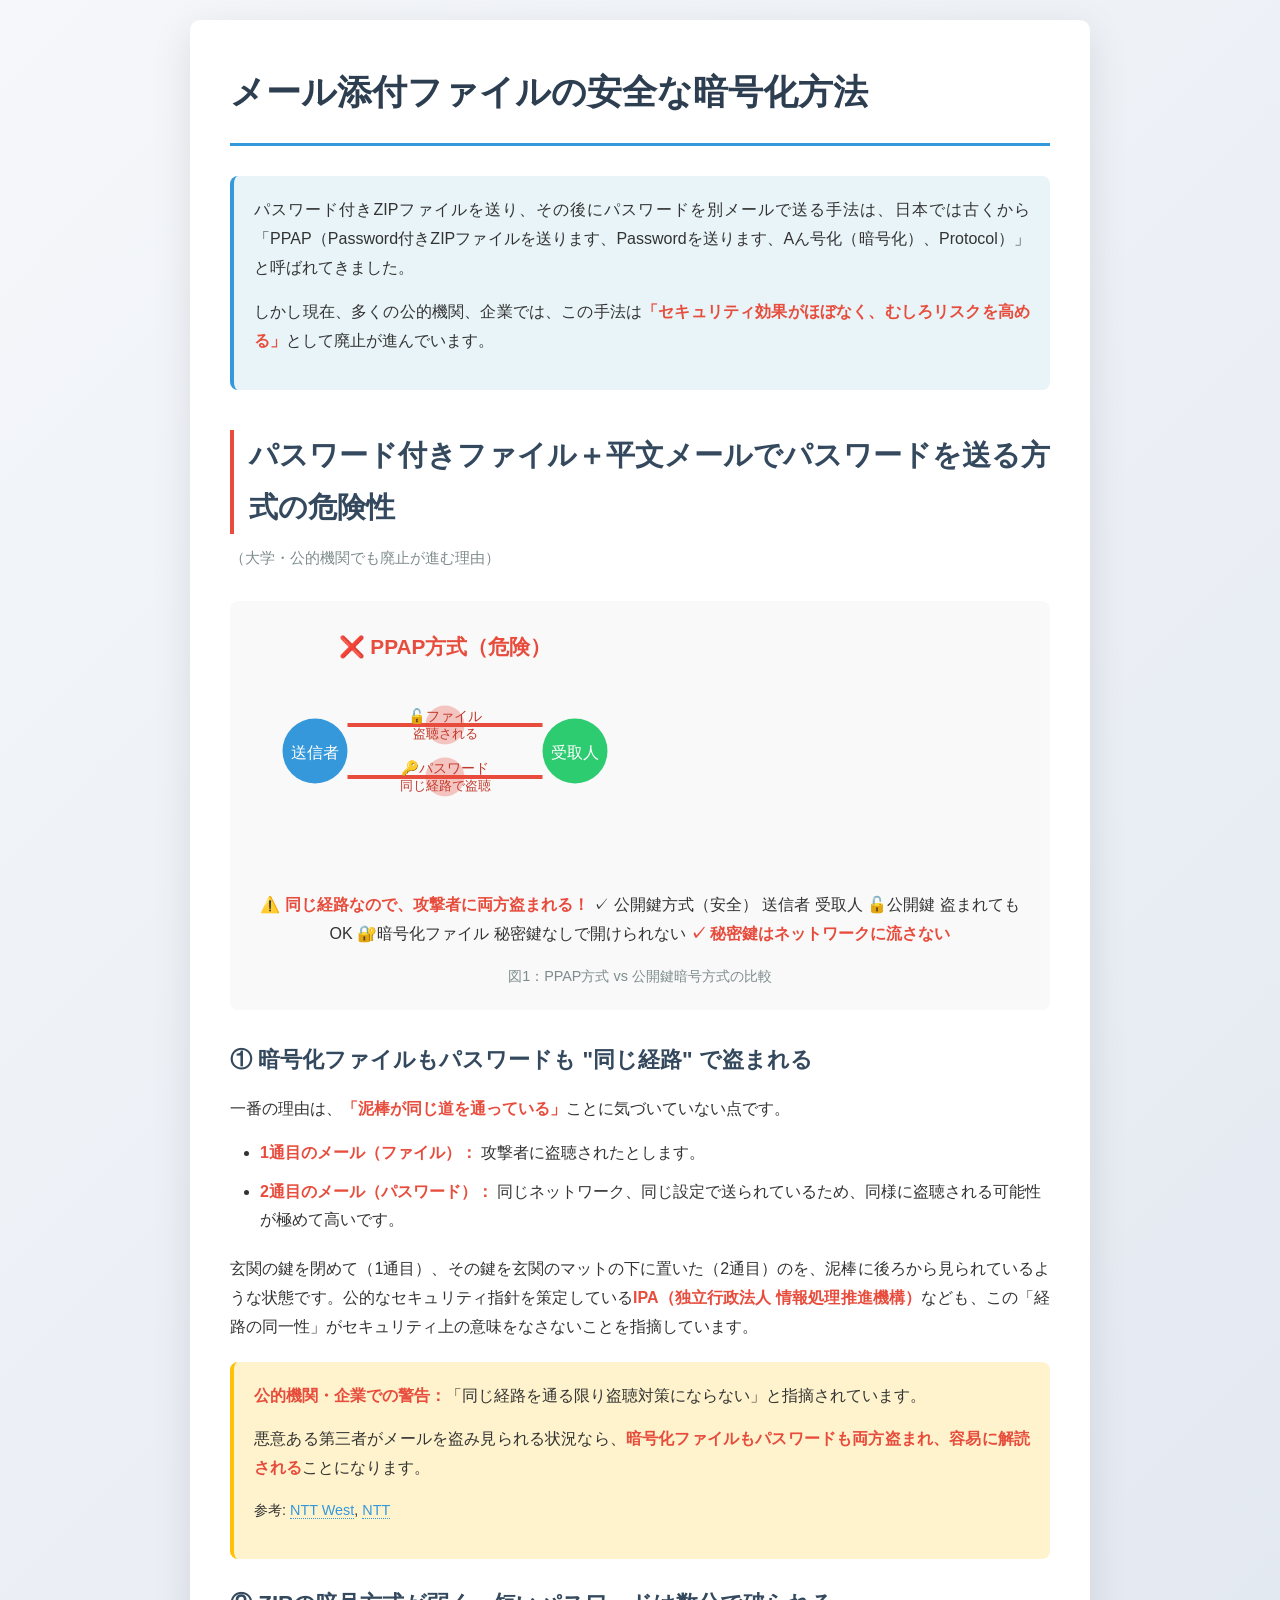
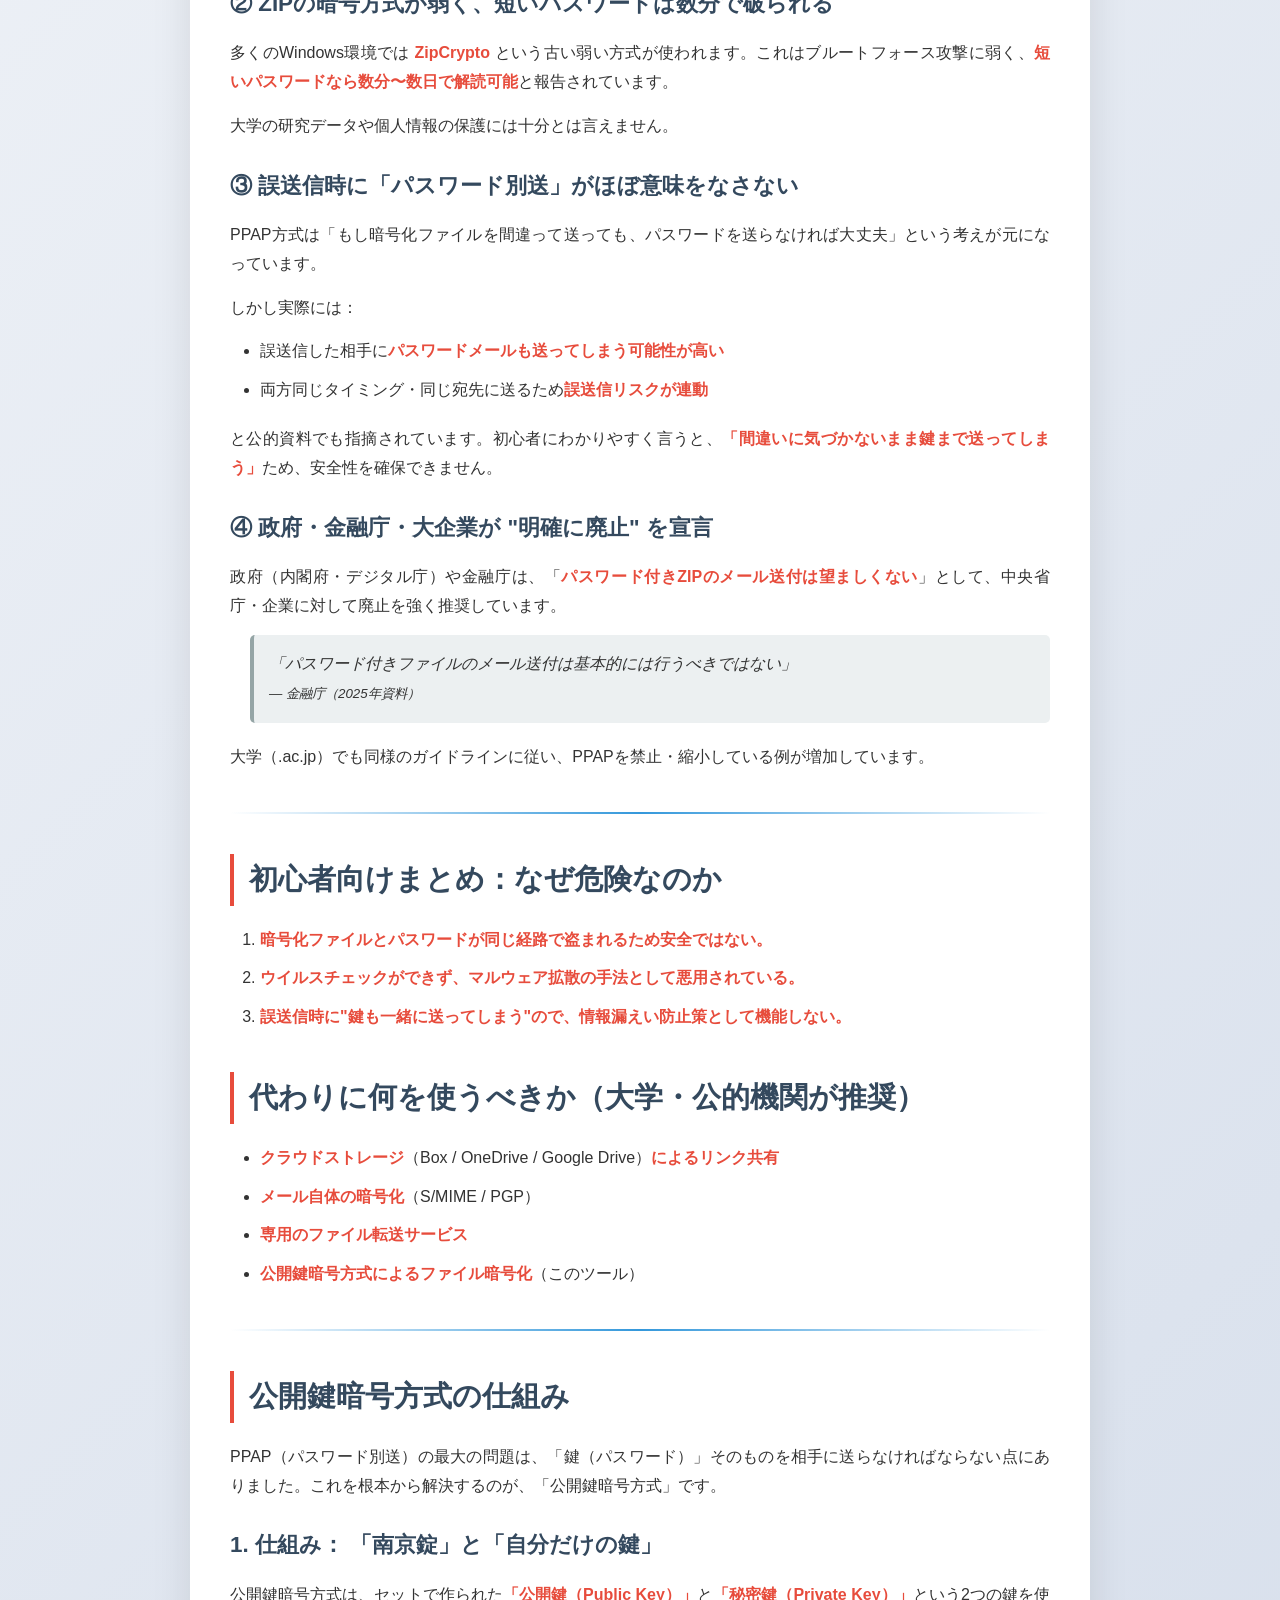
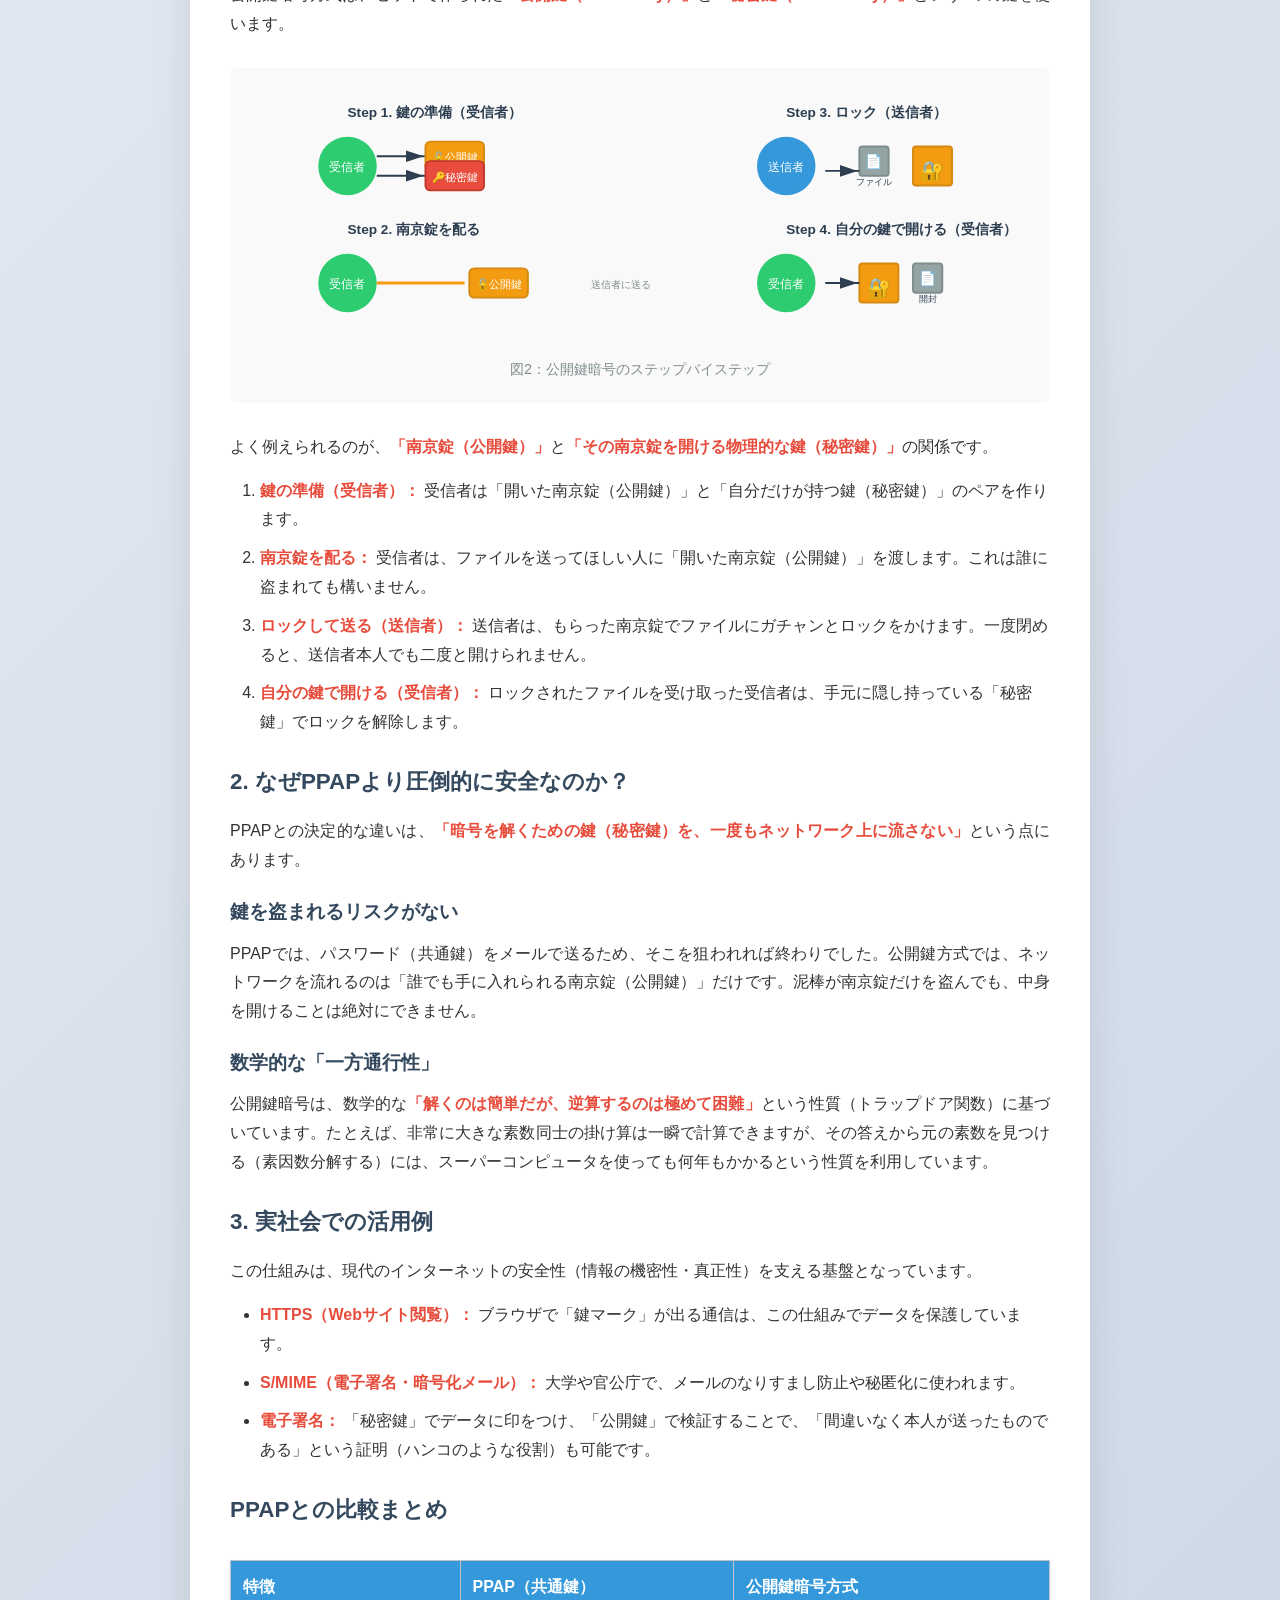
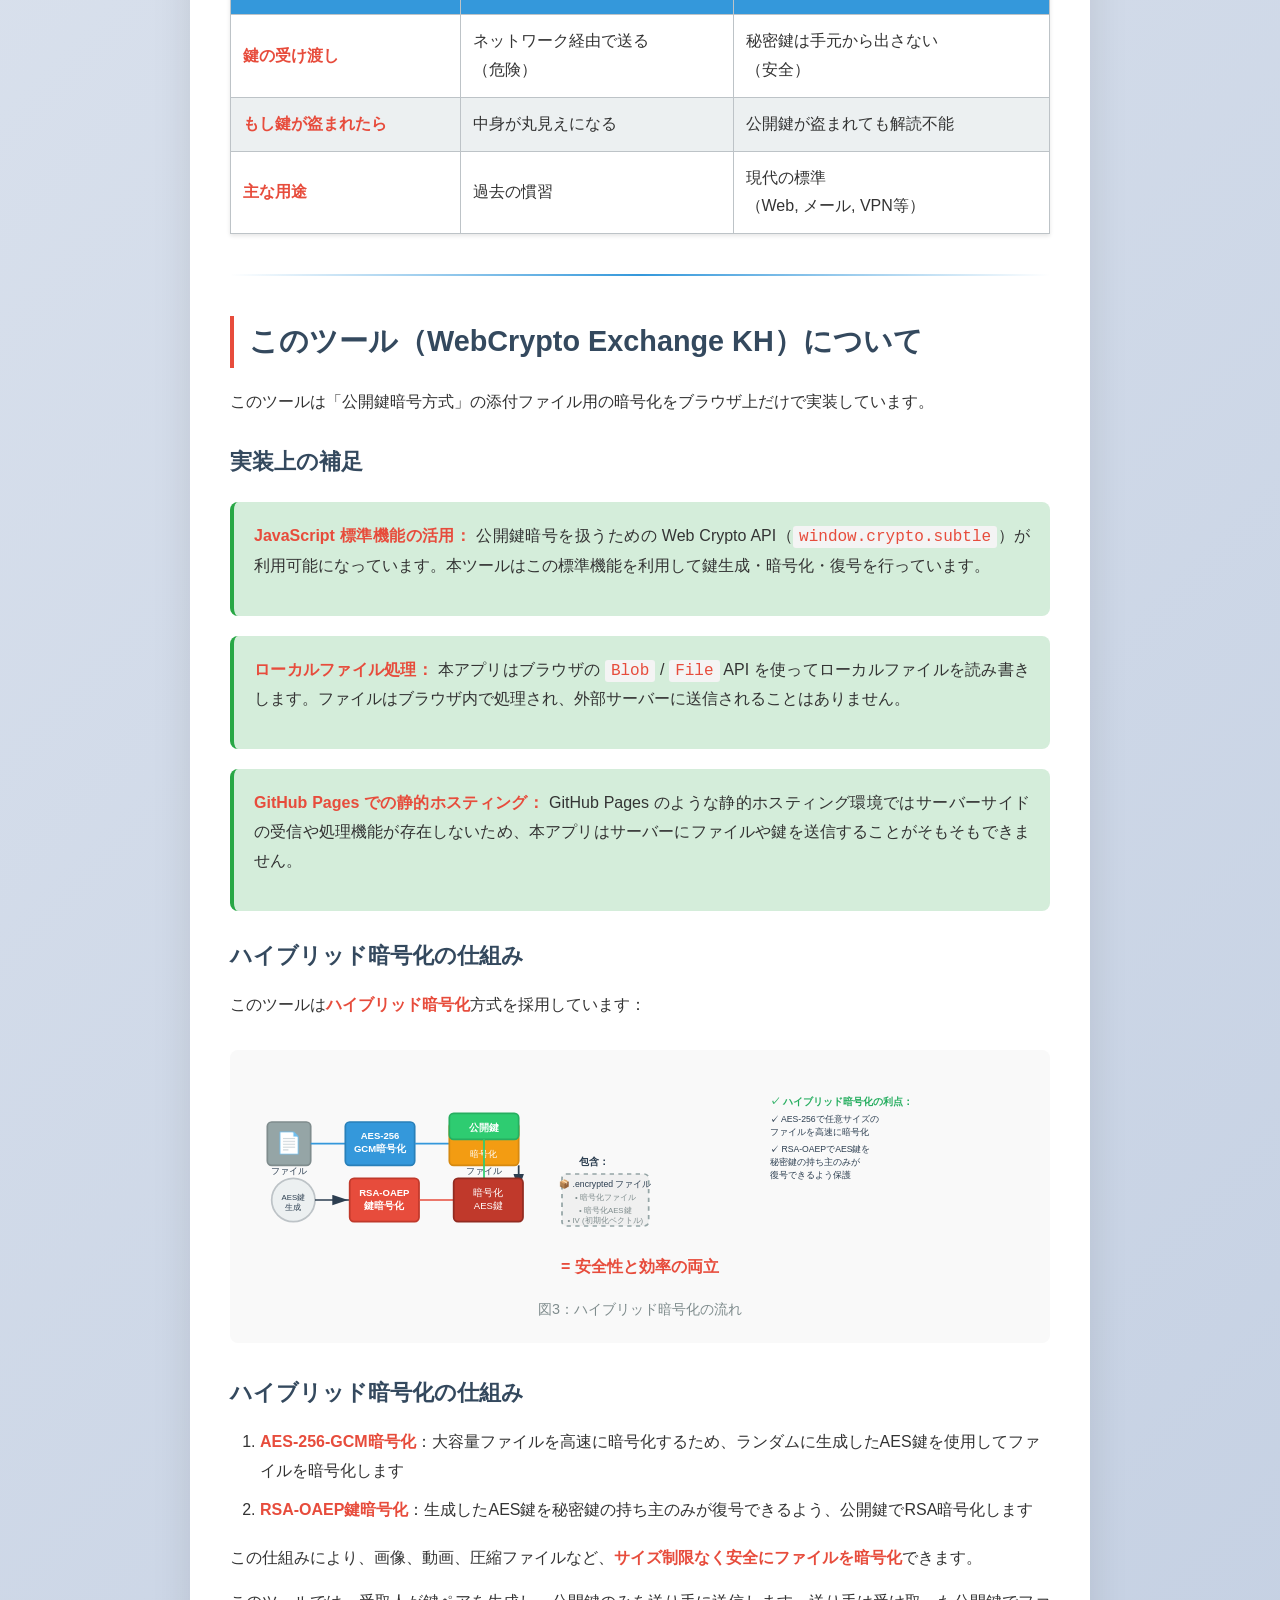
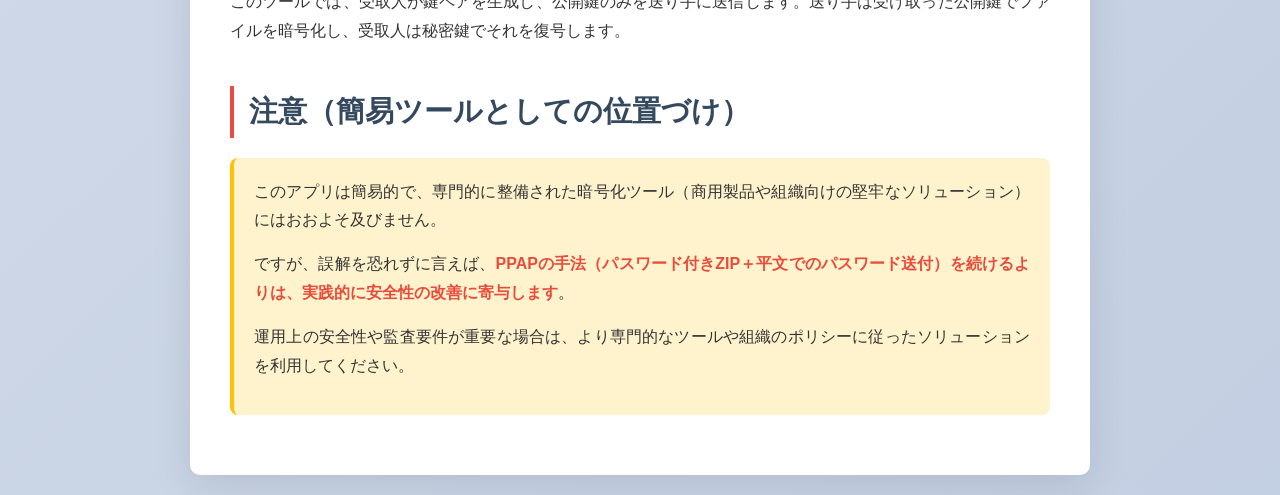
==== commit 9b8f9df5: "description" ====
--- a/description.html
+++ b/description.html
@@ -167,7 +167,7 @@
         <h1>メール添付ファイルの安全な暗号化方法</h1>
         
         <div class="intro">
-            <p>パスワード付きZIPファイルを送り、その後にパスワードを別メールで送る手法は、日本では古くから「PPAP（Password付きZIPファイルを送ります、Passwordを送ります、Aん号化（暗号化）協議会、Protocol）」と呼ばれてきました。</p>
+            <p>パスワード付きZIPファイルを送り、その後にパスワードを別メールで送る手法は、日本では古くから「PPAP（Password付きZIPファイルを送ります、Passwordを送ります、Aん号化（暗号化）、Protocol）」と呼ばれてきました。</p>
             <p>しかし現在、多くの公的機関、企業では、この手法は<strong>「セキュリティ効果がほぼなく、むしろリスクを高める」</strong>として廃止が進んでいます。</p>
         </div>
 
